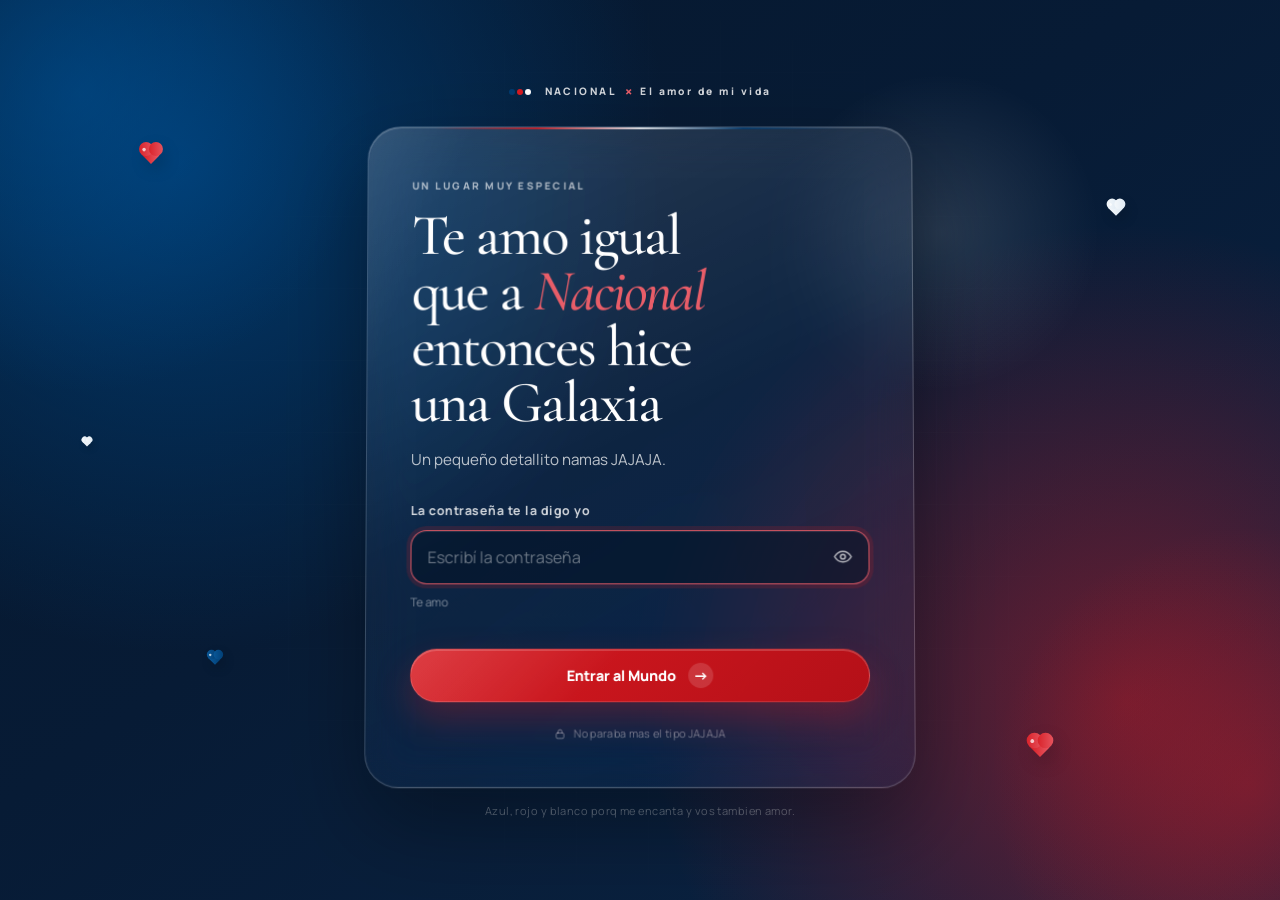
==== index.html @ 95c8094d "Add files via upload" ====
<!DOCTYPE html>
<html lang="es">
<head>
  <meta charset="UTF-8">
  <meta name="viewport" content="width=device-width, initial-scale=1, viewport-fit=cover">
  <meta name="theme-color" content="#071B35">
  <meta name="description" content="Un pequeño universo tricolor hecho con amor, exclusivamente para vos.">
  <title>Nacional te amo · Un lugar para vos</title>

  <link rel="preconnect" href="https://fonts.googleapis.com">
  <link rel="preconnect" href="https://fonts.gstatic.com" crossorigin>
  <link href="https://fonts.googleapis.com/css2?family=Cormorant+Garamond:ital,wght@0,400;0,500;0,600;0,700;1,400;1,500;1,600&family=Manrope:wght@400;500;600;700;800&display=swap" rel="stylesheet">
  <link rel="stylesheet" href="styles.css">
  <script src="assets/three.min.js" defer></script>
  <script src="script.js" defer></script>
  <script src="universe.js" defer></script>
</head>
<body class="is-locked">

  <!-- Silueta de corazón reutilizable para recortar la escultura y la foto. -->
  <svg class="svg-defs" width="0" height="0" aria-hidden="true" focusable="false">
    <defs>
      <clipPath id="heart-clip" clipPathUnits="objectBoundingBox">
        <path d="M0.5 0.955C0.445 0.885 0.055 0.63 0.055 0.345C0.055 0.16 0.19 0.035 0.345 0.035C0.425 0.035 0.478 0.082 0.5 0.145C0.522 0.082 0.575 0.035 0.655 0.035C0.81 0.035 0.945 0.16 0.945 0.345C0.945 0.63 0.555 0.885 0.5 0.955Z"></path>
      </clipPath>
    </defs>
  </svg>


  <!-- ============================================================
       ACCESO PRIVADO
       La contraseña se valida en script.js. No se guarda en el navegador.
       ============================================================ -->
  <section id="gate" class="gate" role="dialog" aria-modal="true" aria-labelledby="gate-title">
    <div class="gate-backdrop" aria-hidden="true">
      <span class="gate-orb gate-orb--blue"></span>
      <span class="gate-orb gate-orb--red"></span>
      <span class="gate-orb gate-orb--white"></span>
      <span class="gate-grid"></span>
      <span class="gate-heart gate-heart--1"><i></i></span>
      <span class="gate-heart gate-heart--2"><i></i></span>
      <span class="gate-heart gate-heart--3"><i></i></span>
      <span class="gate-heart gate-heart--4"><i></i></span>
      <span class="gate-heart gate-heart--5"><i></i></span>
    </div>

    <div class="gate-shell">
      <div class="gate-brand" aria-label="Nacional y amor">
        <span class="tricolor-dot" aria-hidden="true"><i></i><i></i><i></i></span>
        <span>NACIONAL</span>
        <span class="gate-brand-x" aria-hidden="true">×</span>
        <span>El amor de mi vida</span>
      </div>

      <div class="gate-card" id="gate-card">
        <div class="gate-card-shine" aria-hidden="true"></div>
        <span class="gate-eyebrow" id="gate-eyebrow">UN LUGAR MUY ESPECIAL</span>
        <h1 id="gate-title">Hay un lugar al que solamente <em>vos</em> podés entrar...</h1>
        <p class="gate-subtitle" id="gate-subtitle">Esta pequeña sorpresa tiene una única destinataria.</p>

        <form id="gate-form" class="gate-form" novalidate>
          <label for="password" id="gate-label">Tu llave secreta</label>
          <div class="password-field">
            <input
              id="password"
              name="password"
              type="password"
              autocomplete="off"
              autocapitalize="none"
              spellcheck="false"
              aria-describedby="password-hint password-error"
              placeholder="Escribí la contraseña"
              required
            >
            <button type="button" class="password-toggle" id="toggle-password" aria-label="Mostrar contraseña" aria-pressed="false">
              <svg class="icon-eye" viewBox="0 0 24 24" aria-hidden="true">
                <path d="M2.5 12s3.5-6 9.5-6 9.5 6 9.5 6-3.5 6-9.5 6-9.5-6-9.5-6Z"></path>
                <circle cx="12" cy="12" r="2.7"></circle>
              </svg>
              <svg class="icon-eye-off" viewBox="0 0 24 24" aria-hidden="true">
                <path d="m4 4 16 16M9.9 5.2A10.8 10.8 0 0 1 12 5c6 0 9.5 6 9.5 6a15.6 15.6 0 0 1-2.3 3M6.2 6.8C3.8 8.4 2.5 11 2.5 11s3.5 6 9.5 6a10 10 0 0 0 4.3-.9"></path>
              </svg>
            </button>
          </div>

          <p id="password-hint" class="gate-hint">Pista: tres colores, un sentimiento y un número.</p>
          <p id="password-error" class="form-error" role="alert" aria-live="polite"></p>

          <button type="submit" class="btn btn-primary gate-submit" id="gate-submit">
            <span class="btn-label">Descubrir mi sorpresa</span>
            <span class="btn-arrow" aria-hidden="true">→</span>
            <span class="gate-success-icon" aria-hidden="true">
              <svg viewBox="0 0 24 24"><path d="m5 12.5 4.2 4.2L19 7"></path></svg>
            </span>
          </button>
        </form>

        <div class="gate-card-footer">
          <span class="gate-lock" aria-hidden="true">
            <svg viewBox="0 0 24 24"><rect x="5" y="10" width="14" height="10" rx="2.5"></rect><path d="M8.5 10V7.5a3.5 3.5 0 0 1 7 0V10"></path></svg>
          </span>
          <span id="gate-footer-text">Hecho con amor, exclusivamente para vos.</span>
        </div>
      </div>

      <p class="gate-footnote" id="gate-footnote">Un pequeño universo azul, rojo y blanco. Como nosotros.</p>
    </div>
  </section>

  <!-- ============================================================
       UNIVERSO 3D · ocupa el 100% de la pantalla tras el acceso.
       No hay header, menú, tarjetas ni secciones: solo el escenario.
       ============================================================ -->
  <div class="experience" id="experience" inert aria-hidden="true">
    <div class="universe-stage" id="universe-stage" aria-label="Universo 3D. Deslizá para mirar a tu alrededor.">
      <canvas class="universe-canvas" id="universe-canvas"></canvas>

      <!-- Alternativa si el dispositivo no soporta WebGL -->
      <div class="universe-fallback" id="universe-fallback" hidden>
        <img id="universe-fallback-img" alt="" hidden>
        <p class="universe-fallback-text" id="universe-fallback-text"></p>
      </div>

      <div class="universe-veil" id="universe-veil"></div>
      <div class="universe-loader" id="universe-loader" role="status" aria-live="polite">
        <span class="universe-loader-rings" aria-hidden="true"><i></i><i></i><i></i></span>
        <span id="universe-loader-text">Cargando la galaxia del amor de mi vida</span>
      </div>

      <p class="universe-welcome" id="universe-welcome" hidden>Bienvenida a nuestra galaxia teamo mivida❤️💙🤍</p>
      <p class="universe-hint" id="universe-hint" hidden>Deslizá para mirar alrededor · tocá una foto o un regalo 💙</p>
      <p class="universe-status" id="universe-status" role="status" aria-live="polite"></p>

      <div class="universe-tools">
        <button class="universe-btn" id="universe-gyro" type="button" hidden aria-pressed="false" aria-label="Usar el movimiento del teléfono">
          <svg viewBox="0 0 24 24" aria-hidden="true"><rect x="7" y="3" width="10" height="18" rx="2.4"></rect><path d="M11 18h2"></path></svg>
        </button>
        <button class="universe-btn" id="universe-reset" type="button" aria-label="Volver a centrar la vista">
          <svg viewBox="0 0 24 24" aria-hidden="true"><circle cx="12" cy="12" r="3"></circle><path d="M12 3v3M12 18v3M3 12h3M18 12h3"></path></svg>
        </button>
      </div>
    </div>
  </div>

  <!-- ============================================================
       SORPRESAS · aparece solo al tocar una foto o un regalo 3D.
       Todos los textos se editan en UNIVERSE_CONFIG.texts (universe.js).
       ============================================================ -->
  <div class="surprise-overlay" id="surprise-overlay" hidden role="dialog" aria-modal="true" aria-labelledby="surprise-title">
    <div class="surprise-panel" id="surprise-panel">
      <button class="surprise-close" id="surprise-close" type="button" aria-label="Cerrar sorpresa">×</button>
      <span class="surprise-kicker" id="surprise-kicker">UN MENSAJE PARA VOS</span>
      <h2 class="surprise-title" id="surprise-title"></h2>
      <figure class="surprise-photo" id="surprise-photo" hidden>
        <img id="surprise-img" alt="" decoding="async">
      </figure>
      <div class="surprise-body" id="surprise-body"></div>
      <p class="surprise-sign" id="surprise-sign"></p>
    </div>
  </div>
</body>
</html>
---- styles.css ----
/* ============================================================
   NACIONAL × AMOR
   Hoja de estilos principal
   ------------------------------------------------------------
   Orden:
   01. Base y variables
   02. Utilidades y botones
   03. Pantalla de acceso
   04. Universo 3D a pantalla completa
   05. Sorpresas (tarjeta al tocar una foto o un regalo)
   06. Ajustes para celular y movimiento reducido
   ============================================================ */

/* ============================================================
   01. BASE Y VARIABLES
   ============================================================ */
:root {
  --blue: #003B70;
  --red: #D71920;
  --white: #FFFFFF;
  --night: #071B35;
  --steel: #A8BED5;
  --red-soft: #E85D68;
  --warm: #FFFDFB;
  --gray: #F3F4F6;
  --ink: #102338;
  --ink-soft: #4C6074;
  --ink-muted: #6C7F91;
  --line: rgba(0, 59, 112, 0.14);
  --line-strong: rgba(0, 59, 112, 0.24);
  --paper: #FFFCF7;

  --serif: "Cormorant Garamond", "Iowan Old Style", "Palatino Linotype", Georgia, serif;
  --sans: "Manrope", "Segoe UI", system-ui, -apple-system, BlinkMacSystemFont, sans-serif;

  --radius-sm: 14px;
  --radius-md: 22px;
  --radius-lg: 32px;
  --radius-xl: 44px;

  --shadow-sm: 0 8px 22px rgba(7, 27, 53, 0.08);
  --shadow-md: 0 20px 50px rgba(7, 27, 53, 0.12);
  --shadow-lg: 0 34px 90px rgba(7, 27, 53, 0.18);
  --shadow-blue: 0 22px 50px rgba(0, 59, 112, 0.22);

  --max-width: 1180px;
  --page-gutter: clamp(16px, 5vw, 48px);
  --header-height: 66px;
  --safe-top: env(safe-area-inset-top, 0px);
  --safe-right: env(safe-area-inset-right, 0px);
  --safe-bottom: env(safe-area-inset-bottom, 0px);
  --safe-left: env(safe-area-inset-left, 0px);

  --ease-out: cubic-bezier(0.22, 1, 0.36, 1);
  --ease-soft: cubic-bezier(0.4, 0, 0.2, 1);
}

*,
*::before,
*::after {
  box-sizing: border-box;
}

[hidden] {
  display: none !important;
}

html {
  -webkit-text-size-adjust: 100%;
  scroll-behavior: smooth;
  scroll-padding-top: calc(var(--header-height) + 24px);
}

body {
  margin: 0;
  min-width: 280px;
  overflow-x: clip;
  background: var(--warm);
  color: var(--ink);
  font-family: var(--sans);
  font-size: 16px;
  line-height: 1.65;
  text-rendering: optimizeLegibility;
  -webkit-font-smoothing: antialiased;
}

body.is-locked {
  overflow: hidden;
}

body.modal-open {
  overflow: hidden;
}

h1, h2, h3, h4, p, figure, blockquote {
  margin: 0;
}

h1, h2, h3, h4 {
  text-wrap: balance;
}

p {
  text-wrap: pretty;
}

img,
svg {
  display: block;
  max-width: 100%;
}

img {
  height: auto;
}

button,
input {
  font: inherit;
}

button {
  color: inherit;
}

a {
  color: inherit;
  text-decoration: none;
}

ol, ul {
  margin: 0;
  padding: 0;
  list-style: none;
}

::selection {
  background: var(--red);
  color: var(--white);
}

:focus-visible {
  outline: 3px solid var(--red);
  outline-offset: 3px;
}

section[id] {
  scroll-margin-top: calc(var(--header-height) + 20px);
}

.svg-defs {
  position: absolute;
  width: 0;
  height: 0;
  overflow: hidden;
}

.skip-link {
  position: fixed;
  z-index: 3000;
  top: 12px;
  left: 12px;
  padding: 12px 18px;
  border-radius: 999px;
  background: var(--white);
  color: var(--blue);
  font-weight: 800;
  box-shadow: var(--shadow-md);
  transform: translateY(-160%);
  transition: transform 0.2s ease;
}

.skip-link:focus {
  transform: translateY(0);
}

/* ============================================================
   02. UTILIDADES Y BOTONES
   ============================================================ */
.section-inner {
  width: min(100%, var(--max-width));
  margin-inline: auto;
  padding-inline: var(--page-gutter);
  position: relative;
  z-index: 2;
}

.eyebrow {
  display: flex;
  align-items: center;
  gap: 10px;
  margin-bottom: 18px;
  color: var(--blue);
  font-size: 0.69rem;
  font-weight: 800;
  letter-spacing: 0.18em;
  line-height: 1.4;
  text-transform: uppercase;
}

.eyebrow-line {
  width: 28px;
  height: 2px;
  flex: 0 0 auto;
  border-radius: 99px;
  background: linear-gradient(90deg, var(--red), var(--blue));
}

.eyebrow--light {
  color: rgba(255, 255, 255, 0.76);
}

.eyebrow--light .eyebrow-line {
  background: linear-gradient(90deg, var(--white), var(--red-soft));
}

h2 {
  color: var(--night);
  font-family: var(--serif);
  font-size: clamp(2.25rem, 7.6vw, 4.35rem);
  font-weight: 600;
  letter-spacing: -0.035em;
  line-height: 0.98;
}

h2 em {
  color: var(--red);
  font-style: italic;
  font-weight: 500;
}

.section-lede {
  max-width: 62ch;
  margin-top: 22px;
  color: var(--ink-soft);
  font-size: clamp(0.96rem, 2.7vw, 1.08rem);
  line-height: 1.75;
}

.btn {
  position: relative;
  display: inline-flex;
  min-height: 48px;
  align-items: center;
  justify-content: center;
  gap: 12px;
  padding: 13px 22px;
  border: 1px solid transparent;
  border-radius: 999px;
  cursor: pointer;
  font-size: 0.9rem;
  font-weight: 800;
  line-height: 1.2;
  text-align: center;
  touch-action: manipulation;
  transition:
    transform 0.25s var(--ease-out),
    box-shadow 0.25s ease,
    background-color 0.25s ease,
    border-color 0.25s ease,
    color 0.25s ease;
  -webkit-tap-highlight-color: transparent;
}

.btn:hover {
  transform: translateY(-2px);
}

.btn:active {
  transform: translateY(0) scale(0.985);
}

.btn-primary {
  overflow: hidden;
  background:
    linear-gradient(135deg, rgba(255, 255, 255, 0.14), transparent 42%),
    linear-gradient(135deg, var(--blue), #002D57 55%, var(--night));
  border-color: rgba(255, 255, 255, 0.14);
  color: var(--white);
  box-shadow:
    inset 0 1px 0 rgba(255, 255, 255, 0.2),
    0 14px 34px rgba(0, 59, 112, 0.25);
}

.btn-primary::after {
  content: "";
  position: absolute;
  inset: 0;
  background: linear-gradient(110deg, transparent 20%, rgba(255, 255, 255, 0.22) 46%, transparent 70%);
  transform: translateX(-130%);
  transition: transform 0.65s var(--ease-out);
  pointer-events: none;
}

.btn-primary:hover {
  box-shadow:
    inset 0 1px 0 rgba(255, 255, 255, 0.24),
    0 18px 44px rgba(0, 59, 112, 0.32);
}

.btn-primary:hover::after {
  transform: translateX(130%);
}

.btn-ghost {
  background: rgba(255, 255, 255, 0.58);
  border-color: var(--line-strong);
  color: var(--blue);
  box-shadow: inset 0 1px 0 rgba(255, 255, 255, 0.8);
}

.btn-ghost:hover {
  background: var(--white);
  border-color: rgba(0, 59, 112, 0.35);
}

.btn-light {
  background: var(--white);
  color: var(--blue);
  box-shadow: 0 16px 36px rgba(0, 0, 0, 0.18);
}

.btn-light:hover {
  background: var(--paper);
}

.btn-arrow {
  display: inline-grid;
  width: 25px;
  height: 25px;
  flex: 0 0 auto;
  place-items: center;
  border-radius: 50%;
  background: rgba(255, 255, 255, 0.14);
  font-size: 0.95rem;
  line-height: 1;
}

.btn-ghost .btn-arrow {
  background: rgba(0, 59, 112, 0.08);
}

[data-reveal] {
  opacity: 0;
  transform: translateY(24px);
  transition:
    opacity 0.75s var(--ease-out),
    transform 0.75s var(--ease-out);
}

[data-reveal].is-visible {
  opacity: 1;
  transform: translateY(0);
}

.tricolor-dot {
  display: inline-flex;
  width: 24px;
  height: 12px;
  flex: 0 0 auto;
  gap: 2px;
  align-items: center;
}

.tricolor-dot i {
  display: block;
  width: 6px;
  height: 6px;
  border-radius: 50%;
}

.tricolor-dot i:nth-child(1) { background: var(--blue); }
.tricolor-dot i:nth-child(2) { background: var(--red); }
.tricolor-dot i:nth-child(3) { background: var(--white); box-shadow: 0 0 0 1px rgba(0, 59, 112, 0.16); }

.placeholder-stripes {
  display: inline-flex;
  width: 58px;
  height: 10px;
  gap: 3px;
  overflow: hidden;
  border-radius: 99px;
}

.placeholder-stripes i {
  flex: 1;
}

.placeholder-stripes i:nth-child(1) { background: var(--blue); }
.placeholder-stripes i:nth-child(2) { background: var(--red); }
.placeholder-stripes i:nth-child(3) { background: var(--white); box-shadow: inset 0 0 0 1px rgba(0, 59, 112, 0.15); }

/* ============================================================
   03. PANTALLA DE ACCESO
   ============================================================ */
.gate {
  position: fixed;
  z-index: 2000;
  inset: 0;
  display: flex;
  overflow-y: auto;
  overscroll-behavior: contain;
  align-items: center;
  justify-content: center;
  padding:
    calc(var(--safe-top) + 26px)
    calc(var(--safe-right) + 16px)
    calc(var(--safe-bottom) + 26px)
    calc(var(--safe-left) + 16px);
  background:
    radial-gradient(circle at 14% 18%, rgba(0, 59, 112, 0.95), transparent 37%),
    radial-gradient(circle at 88% 78%, rgba(215, 25, 32, 0.48), transparent 36%),
    linear-gradient(145deg, #06182E 0%, #071B35 45%, #0A2344 100%);
  color: var(--white);
  transition:
    opacity 0.7s var(--ease-soft),
    visibility 0.7s ease,
    transform 0.8s var(--ease-out);
}

.gate.is-leaving {
  opacity: 0;
  visibility: hidden;
  transform: scale(1.025);
  pointer-events: none;
}

.gate[hidden] {
  display: none;
}

.gate-backdrop {
  position: absolute;
  inset: 0;
  overflow: hidden;
  pointer-events: none;
}

.gate-orb {
  position: absolute;
  border-radius: 50%;
  opacity: 0.6;
}

.gate-orb--blue {
  width: min(70vw, 620px);
  aspect-ratio: 1;
  top: -24%;
  left: -18%;
  background: radial-gradient(circle, rgba(0, 84, 153, 0.8), transparent 68%);
}

.gate-orb--red {
  width: min(60vw, 520px);
  aspect-ratio: 1;
  right: -18%;
  bottom: -16%;
  background: radial-gradient(circle, rgba(215, 25, 32, 0.55), transparent 70%);
}

.gate-orb--white {
  width: min(40vw, 320px);
  aspect-ratio: 1;
  top: 8%;
  right: 14%;
  opacity: 0.14;
  background: radial-gradient(circle, rgba(255, 255, 255, 0.9), transparent 70%);
}

.gate-grid {
  position: absolute;
  inset: 0;
  opacity: 0.18;
  background-image:
    linear-gradient(rgba(255, 255, 255, 0.12) 1px, transparent 1px),
    linear-gradient(90deg, rgba(255, 255, 255, 0.12) 1px, transparent 1px);
  background-size: 72px 72px;
  -webkit-mask-image: radial-gradient(circle at center, #000 0%, transparent 68%);
  mask-image: radial-gradient(circle at center, #000 0%, transparent 68%);
}

.gate-heart {
  position: absolute;
  width: 20px;
  height: 20px;
  border-radius: 0 0 5px 0;
  background: linear-gradient(135deg, var(--red), var(--red-soft));
  transform: rotate(-45deg);
  box-shadow: 0 9px 24px rgba(0, 0, 0, 0.25);
  animation: gateHeartFloat 8s ease-in-out infinite;
}

.gate-heart::before,
.gate-heart::after {
  content: "";
  position: absolute;
  width: 20px;
  height: 20px;
  border-radius: 50%;
  background: inherit;
}

.gate-heart::before {
  top: -10px;
  left: 0;
}

.gate-heart::after {
  top: 0;
  left: 10px;
}

.gate-heart i {
  position: absolute;
  z-index: 2;
  top: -4px;
  left: 5px;
  width: 5px;
  height: 5px;
  border-radius: 50%;
  background: rgba(255, 255, 255, 0.72);
}

.gate-heart--1 {
  top: 16%;
  left: 11%;
  scale: 0.7;
  animation-delay: -2s;
}

.gate-heart--2 {
  top: 72%;
  left: 16%;
  scale: 0.48;
  background: linear-gradient(135deg, #0B5C9E, var(--blue));
  animation-delay: -5s;
}

.gate-heart--3 {
  top: 22%;
  right: 12%;
  scale: 0.55;
  background: linear-gradient(135deg, #F8FAFC, #DCE8F3);
  animation-delay: -3s;
}

.gate-heart--4 {
  right: 18%;
  bottom: 16%;
  scale: 0.78;
  animation-delay: -6s;
}

.gate-heart--5 {
  top: 48%;
  left: 6%;
  scale: 0.32;
  background: linear-gradient(135deg, #F8FAFC, #DCE8F3);
  animation-delay: -1s;
}

.gate-shell {
  position: relative;
  z-index: 3;
  width: min(100%, 548px);
  margin-block: auto;
}

.gate-brand {
  display: flex;
  align-items: center;
  justify-content: center;
  gap: 8px;
  margin-bottom: 20px;
  color: rgba(255, 255, 255, 0.82);
  font-size: 0.64rem;
  font-weight: 800;
  letter-spacing: 0.24em;
}

.gate-brand .tricolor-dot {
  margin-right: 4px;
}

.gate-brand-x {
  color: var(--red-soft);
  font-size: 0.9rem;
  letter-spacing: 0;
}

.gate-card {
  position: relative;
  overflow: hidden;
  padding: clamp(26px, 6vw, 44px);
  border: 1px solid rgba(255, 255, 255, 0.19);
  border-radius: clamp(24px, 5vw, 34px);
  background:
    linear-gradient(155deg, rgba(255, 255, 255, 0.14), rgba(255, 255, 255, 0.035) 48%, rgba(0, 59, 112, 0.12));
  box-shadow:
    inset 0 1px 0 rgba(255, 255, 255, 0.2),
    inset 0 -1px 0 rgba(255, 255, 255, 0.04),
    0 36px 90px rgba(0, 0, 0, 0.34);
  backdrop-filter: blur(22px) saturate(115%);
  -webkit-backdrop-filter: blur(22px) saturate(115%);
  transform: perspective(1000px) rotateX(1.2deg);
  transition: transform 0.5s var(--ease-out), border-color 0.4s ease;
}

.gate-card::before {
  content: "";
  position: absolute;
  top: 0;
  left: 12%;
  right: 12%;
  height: 2px;
  background: linear-gradient(90deg, transparent, var(--red), var(--white), var(--blue), transparent);
  opacity: 0.8;
}

.gate-card.is-success {
  border-color: rgba(255, 255, 255, 0.55);
  transform: perspective(1000px) rotateX(0deg) scale(1.01);
}

.gate-card.is-error {
  animation: gateShake 0.42s ease;
}

.gate-card-shine {
  position: absolute;
  top: -80%;
  left: -60%;
  width: 60%;
  height: 230%;
  background: linear-gradient(90deg, transparent, rgba(255, 255, 255, 0.1), transparent);
  transform: rotate(22deg);
  pointer-events: none;
}

.gate-eyebrow {
  display: inline-block;
  margin-bottom: 14px;
  color: rgba(255, 255, 255, 0.62);
  font-size: 0.64rem;
  font-weight: 800;
  letter-spacing: 0.22em;
}

.gate h1 {
  max-width: 12ch;
  color: var(--white);
  font-family: var(--serif);
  font-size: clamp(2.3rem, 8vw, 3.65rem);
  font-weight: 500;
  letter-spacing: -0.035em;
  line-height: 0.96;
}

.gate h1 em {
  color: var(--red-soft);
  font-weight: 500;
}

.gate-subtitle {
  max-width: 38ch;
  margin-top: 16px;
  color: rgba(255, 255, 255, 0.72);
  font-size: 0.95rem;
  line-height: 1.7;
}

.gate-form {
  margin-top: 28px;
}

.gate-form > label {
  display: block;
  margin-bottom: 8px;
  color: rgba(255, 255, 255, 0.82);
  font-size: 0.78rem;
  font-weight: 700;
  letter-spacing: 0.04em;
}

.password-field {
  position: relative;
  display: flex;
  align-items: center;
  border: 1px solid rgba(255, 255, 255, 0.2);
  border-radius: 16px;
  background: rgba(2, 15, 32, 0.32);
  box-shadow: inset 0 1px 0 rgba(255, 255, 255, 0.06);
  transition:
    border-color 0.25s ease,
    background-color 0.25s ease,
    box-shadow 0.25s ease;
}

.password-field:focus-within {
  border-color: rgba(232, 93, 104, 0.9);
  background: rgba(2, 15, 32, 0.48);
  box-shadow:
    0 0 0 4px rgba(215, 25, 32, 0.16),
    inset 0 1px 0 rgba(255, 255, 255, 0.08);
}

.password-field input {
  width: 100%;
  min-height: 52px;
  padding: 13px 52px 13px 16px;
  border: 0;
  border-radius: 16px;
  outline: 0;
  background: transparent;
  color: var(--white);
  font-size: 1rem;
  letter-spacing: 0.03em;
}

.password-field input::placeholder {
  color: rgba(255, 255, 255, 0.4);
  letter-spacing: 0;
}

.password-toggle {
  position: absolute;
  right: 4px;
  display: grid;
  width: 44px;
  height: 44px;
  place-items: center;
  border: 0;
  border-radius: 12px;
  background: transparent;
  color: rgba(255, 255, 255, 0.68);
  cursor: pointer;
  transition: background-color 0.2s ease, color 0.2s ease;
}

.password-toggle:hover {
  background: rgba(255, 255, 255, 0.08);
  color: var(--white);
}

.password-toggle svg {
  width: 21px;
  height: 21px;
  fill: none;
  stroke: currentColor;
  stroke-linecap: round;
  stroke-linejoin: round;
  stroke-width: 1.7;
}

.password-toggle .icon-eye-off {
  display: none;
}

.password-toggle[aria-pressed="true"] .icon-eye {
  display: none;
}

.password-toggle[aria-pressed="true"] .icon-eye-off {
  display: block;
}

.gate-hint {
  margin-top: 10px;
  color: rgba(255, 255, 255, 0.46);
  font-size: 0.73rem;
  line-height: 1.5;
}

.form-error {
  min-height: 22px;
  margin-top: 5px;
  color: #FFB7BC;
  font-size: 0.78rem;
  font-weight: 700;
  line-height: 1.45;
}

.gate-submit {
  width: 100%;
  margin-top: 10px;
  min-height: 52px;
  background:
    linear-gradient(135deg, rgba(255, 255, 255, 0.16), transparent 42%),
    linear-gradient(135deg, var(--red), #B41018);
  box-shadow:
    inset 0 1px 0 rgba(255, 255, 255, 0.22),
    0 16px 36px rgba(215, 25, 32, 0.3);
}

.gate-submit:hover {
  box-shadow:
    inset 0 1px 0 rgba(255, 255, 255, 0.26),
    0 20px 44px rgba(215, 25, 32, 0.38);
}

.gate-success-icon {
  display: none;
  width: 26px;
  height: 26px;
  place-items: center;
  border-radius: 50%;
  background: rgba(255, 255, 255, 0.18);
}

.gate-success-icon svg {
  width: 17px;
  height: 17px;
  fill: none;
  stroke: currentColor;
  stroke-linecap: round;
  stroke-linejoin: round;
  stroke-width: 2.4;
}

.gate-card.is-success .gate-submit {
  background: linear-gradient(135deg, #0A6A4A, #064D37);
  box-shadow: 0 16px 36px rgba(4, 79, 55, 0.32);
}

.gate-card.is-success .gate-submit .btn-label,
.gate-card.is-success .gate-submit .btn-arrow {
  display: none;
}

.gate-card.is-success .gate-success-icon {
  display: grid;
  animation: successPop 0.4s var(--ease-out);
}

.gate-card.is-success .password-field {
  border-color: rgba(255, 255, 255, 0.6);
}

.gate-card-footer {
  display: flex;
  align-items: center;
  justify-content: center;
  gap: 7px;
  margin-top: 22px;
  color: rgba(255, 255, 255, 0.42);
  font-size: 0.68rem;
  letter-spacing: 0.03em;
}

.gate-lock svg {
  width: 13px;
  height: 13px;
  fill: none;
  stroke: currentColor;
  stroke-linecap: round;
  stroke-linejoin: round;
  stroke-width: 1.7;
}

.gate-footnote {
  margin-top: 16px;
  color: rgba(255, 255, 255, 0.35);
  font-size: 0.69rem;
  letter-spacing: 0.04em;
  text-align: center;
}


/* Animaciones del acceso */
@keyframes gateHeartFloat {
  0%, 100% { transform: rotate(-45deg) translate(0, 0); }
  50% { transform: rotate(-45deg) translate(4px, -12px); }
}

@keyframes gateShake {
  0%, 100% { transform: perspective(1000px) rotateX(1.2deg) translateX(0); }
  20% { transform: perspective(1000px) rotateX(1.2deg) translateX(-8px); }
  40% { transform: perspective(1000px) rotateX(1.2deg) translateX(7px); }
  60% { transform: perspective(1000px) rotateX(1.2deg) translateX(-5px); }
  80% { transform: perspective(1000px) rotateX(1.2deg) translateX(3px); }
}

@keyframes successPop {
  0% { transform: scale(0.6); opacity: 0; }
  70% { transform: scale(1.1); opacity: 1; }
  100% { transform: scale(1); opacity: 1; }
}

@keyframes ringSpin {
  to { transform: rotate(360deg); }
}

@keyframes ringSpinReverse {
  to { transform: rotate(-360deg); }
}

@media (max-width: 420px) {
  .gate h1 { font-size: clamp(2.15rem, 10vw, 2.8rem); }
  .gate-card { padding: 24px 20px; }
  .gate-brand { margin-bottom: 14px; font-size: 0.58rem; }
  .gate-footnote { font-size: 0.64rem; }
}
@media (max-width: 360px) {
  .gate-card { padding: 20px 16px; }
  .gate-subtitle { font-size: 0.86rem; }
  .gate-footnote { display: none; }
}

/* ============================================================
   UNIVERSO 3D A PANTALLA COMPLETA (posterior al acceso)
   ============================================================ */
body.unlocked {
  position: fixed;
  inset: 0;
  overflow: hidden;
  overscroll-behavior: none;
  background: #050f20;
}

.experience {
  position: fixed;
  inset: 0;
  z-index: 1;
  overflow: hidden;
  background: #050f20;
}
.experience[inert] { visibility: hidden; }

.universe-stage {
  position: fixed;
  inset: 0;
  width: 100%;
  height: 100vh;
  height: 100dvh;
  overflow: hidden;
  touch-action: none;
  user-select: none;
  -webkit-user-select: none;
  -webkit-touch-callout: none;
  -webkit-tap-highlight-color: transparent;
  cursor: grab;
  outline: none;
  background: radial-gradient(120% 90% at 50% 40%, #0a2a52 0%, #061426 60%, #030a15 100%);
}
.universe-stage.is-dragging { cursor: grabbing; }

.universe-canvas {
  position: absolute;
  inset: 0;
  display: block;
  width: 100%;
  height: 100%;
}

.universe-veil {
  position: absolute;
  inset: 0;
  background: #030a15;
  pointer-events: none;
  transition: opacity 1.6s var(--ease-soft);
}
.universe-veil.is-clear { opacity: 0; }

.universe-loader {
  position: absolute;
  inset: 0;
  display: grid;
  place-content: center;
  justify-items: center;
  gap: 18px;
  color: rgba(255, 255, 255, 0.82);
  font: italic 500 1.25rem/1.2 var(--serif);
  pointer-events: none;
  transition: opacity 0.6s var(--ease-soft);
}
.universe-loader.is-hidden { opacity: 0; }
.universe-loader-rings { display: flex; gap: 8px; }
.universe-loader-rings i {
  width: 10px; height: 10px; border-radius: 50%;
  animation: universePulse 1.2s ease-in-out infinite;
}
.universe-loader-rings i:nth-child(1) { background: #2f7fff; }
.universe-loader-rings i:nth-child(2) { background: #fff; animation-delay: 0.15s; }
.universe-loader-rings i:nth-child(3) { background: #D71920; animation-delay: 0.3s; }
@keyframes universePulse { 0%, 100% { transform: scale(0.6); opacity: 0.5; } 50% { transform: scale(1.2); opacity: 1; } }

.universe-welcome,
.universe-hint {
  position: absolute;
  left: 50%;
  margin: 0;
  width: min(88vw, 620px);
  transform: translateX(-50%);
  text-align: center;
  color: #fff;
  pointer-events: none;
  opacity: 0;
  transition: opacity 1.2s var(--ease-soft);
}
.universe-welcome {
  top: 50%;
  translate: 0 -50%;
  font: italic 600 clamp(2rem, 8.5vw, 3.6rem)/1.1 var(--serif);
  text-shadow: 0 0 24px rgba(47, 127, 255, 0.9), 0 0 48px rgba(215, 25, 32, 0.55);
}
.universe-hint {
  bottom: calc(env(safe-area-inset-bottom, 0px) + 26px);
  width: min(92vw, 520px);
  font: 600 0.78rem/1.45 var(--sans);
  letter-spacing: 0.01em;
  text-shadow: 0 1px 12px rgba(0, 0, 0, 0.8);
}
.universe-welcome.is-visible,
.universe-hint.is-visible { opacity: 1; }

.universe-status {
  position: absolute;
  width: 1px; height: 1px; margin: -1px; overflow: hidden;
  clip: rect(0 0 0 0); white-space: nowrap;
}

.universe-tools {
  position: absolute;
  right: calc(env(safe-area-inset-right, 0px) + 14px);
  bottom: calc(env(safe-area-inset-bottom, 0px) + 14px);
  display: flex;
  flex-direction: column;
  gap: 10px;
}
.universe-btn {
  display: grid;
  place-items: center;
  width: 42px; height: 42px;
  padding: 0;
  border: 1px solid rgba(255, 255, 255, 0.26);
  border-radius: 50%;
  background: rgba(6, 20, 38, 0.46);
  -webkit-backdrop-filter: blur(8px);
  backdrop-filter: blur(8px);
  color: #fff;
  opacity: 0.72;
  cursor: pointer;
  transition: opacity 0.25s, background 0.25s;
}
.universe-btn:hover, .universe-btn:focus-visible, .universe-btn[aria-pressed="true"] { opacity: 1; background: rgba(215, 25, 32, 0.5); }
.universe-btn:focus-visible { outline: 2px solid #fff; outline-offset: 2px; }
.universe-btn svg { width: 20px; height: 20px; fill: none; stroke: currentColor; stroke-width: 1.7; stroke-linecap: round; stroke-linejoin: round; }

/* Alternativa sin WebGL: pantalla completa, sin tarjetas */
.universe-fallback {
  position: absolute;
  inset: 0;
  display: grid;
  place-content: center;
  justify-items: center;
  gap: 28px;
  padding: 24px;
  background: radial-gradient(90% 70% at 20% 20%, rgba(47, 127, 255, 0.35), transparent 60%),
              radial-gradient(90% 70% at 85% 85%, rgba(215, 25, 32, 0.35), transparent 60%), #061426;
}
.universe-fallback img {
  width: min(62vw, 300px); aspect-ratio: 4 / 5; object-fit: cover;
  border: 4px solid #fff; outline: 4px solid #D71920; outline-offset: 0;
  box-shadow: 0 0 0 10px #003B70, 0 24px 70px rgba(0, 0, 0, 0.6);
}
.universe-fallback-text {
  max-width: 24ch; color: #fff; text-align: center;
  font: italic 600 clamp(1.5rem, 6vw, 2.2rem)/1.2 var(--serif);
  text-shadow: 0 0 22px rgba(47, 127, 255, 0.8);
  transition: opacity 0.8s;
}

/* ============================================================
   SORPRESAS 3D · se muestran solo al tocar un objeto del universo
   ============================================================ */
.surprise-overlay {
  position: fixed;
  z-index: 2200;
  inset: 0;
  display: grid;
  place-items: center;
  padding: calc(env(safe-area-inset-top, 0px) + 18px) calc(env(safe-area-inset-right, 0px) + 18px)
           calc(env(safe-area-inset-bottom, 0px) + 18px) calc(env(safe-area-inset-left, 0px) + 18px);
  background: radial-gradient(90% 80% at 50% 45%, rgba(0, 59, 112, 0.32), rgba(3, 10, 21, 0.86) 70%);
  -webkit-backdrop-filter: blur(9px);
  backdrop-filter: blur(9px);
  opacity: 0;
  transition: opacity 0.42s var(--ease-soft);
}
.surprise-overlay[hidden] { display: none !important; }
.surprise-overlay.is-visible { opacity: 1; }

.surprise-panel {
  position: relative;
  width: min(100%, 560px);
  max-height: min(82dvh, 720px);
  overflow-y: auto;
  overscroll-behavior: contain;
  padding: clamp(26px, 6vw, 42px) clamp(22px, 6vw, 40px);
  border: 1px solid rgba(255, 255, 255, 0.34);
  border-radius: clamp(20px, 5vw, 30px);
  background:
    linear-gradient(155deg, rgba(255, 255, 255, 0.1), transparent 40%),
    linear-gradient(160deg, rgba(9, 36, 68, 0.97), rgba(7, 27, 53, 0.98) 55%, rgba(58, 9, 18, 0.96));
  box-shadow: inset 0 1px 0 rgba(255, 255, 255, 0.26), 0 28px 80px rgba(0, 0, 0, 0.62), 0 0 46px rgba(0, 59, 112, 0.4);
  color: #fff;
  transform: translateY(20px) scale(0.97);
  transition: transform 0.45s var(--ease-out);
  scrollbar-width: thin;
  -webkit-overflow-scrolling: touch;
}
.surprise-overlay.is-visible .surprise-panel { transform: translateY(0) scale(1); }
.surprise-panel::before {
  content: "";
  position: absolute;
  top: 0; left: 14%; right: 14%;
  height: 3px;
  border-radius: 0 0 99px 99px;
  background: linear-gradient(90deg, #003B70, #fff 45%, #D71920);
  box-shadow: 0 0 18px rgba(255, 255, 255, 0.5);
}
.surprise-close {
  position: absolute;
  top: 12px; right: 14px;
  display: grid; place-items: center;
  width: 38px; height: 38px;
  border: 1px solid rgba(255, 255, 255, 0.24);
  border-radius: 50%;
  background: rgba(3, 10, 21, 0.42);
  color: rgba(255, 255, 255, 0.82);
  font: 400 1.45rem/1 var(--sans);
  cursor: pointer;
  transition: background 0.2s, color 0.2s, transform 0.2s;
}
.surprise-close:hover { background: rgba(215, 25, 32, 0.55); color: #fff; transform: rotate(90deg); }
.surprise-kicker {
  display: block;
  margin-bottom: 10px;
  color: rgba(255, 255, 255, 0.58);
  font: 800 0.62rem/1.4 var(--sans);
  letter-spacing: 0.2em;
  text-transform: uppercase;
}
.surprise-title {
  margin: 0 44px 16px 0;
  color: #fff;
  font: italic 600 clamp(1.6rem, 6vw, 2.35rem)/1.08 var(--serif);
  text-shadow: 0 0 20px rgba(47, 127, 255, 0.6);
}
.surprise-photo { margin: 0 0 18px; }
.surprise-photo img {
  width: 100%;
  max-height: 34dvh;
  object-fit: cover;
  border: 3px solid #fff;
  outline: 3px solid #D71920;
  outline-offset: -6px;
  box-shadow: 0 0 0 6px rgba(0, 59, 112, 0.85), 0 16px 40px rgba(0, 0, 0, 0.45);
}
.surprise-body p {
  margin: 0 0 12px;
  color: rgba(255, 255, 255, 0.9);
  font: 400 clamp(0.94rem, 3.2vw, 1.03rem)/1.7 var(--serif);
}
.surprise-body p:last-child { margin-bottom: 0; }
.surprise-sign {
  margin-top: 18px;
  padding-top: 14px;
  border-top: 1px solid rgba(255, 255, 255, 0.18);
  color: rgba(255, 255, 255, 0.66);
  font: italic 500 0.95rem/1.5 var(--serif);
  text-align: right;
}
.surprise-sign:empty { display: none; }

@media (max-width: 420px) {
  .surprise-panel { max-height: 88dvh; padding: 24px 18px; }
  .surprise-close { top: 8px; right: 8px; width: 34px; height: 34px; }
  .surprise-photo img { max-height: 30dvh; }
  .universe-welcome { font-size: clamp(1.75rem, 9vw, 2.6rem); }
  .universe-tools { gap: 8px; right: calc(env(safe-area-inset-right, 0px) + 10px); bottom: calc(env(safe-area-inset-bottom, 0px) + 10px); }
  .universe-btn { width: 40px; height: 40px; }
}

@media (prefers-reduced-motion: reduce) {
  .universe-veil, .surprise-overlay, .surprise-panel { transition-duration: 0.01ms; }
}
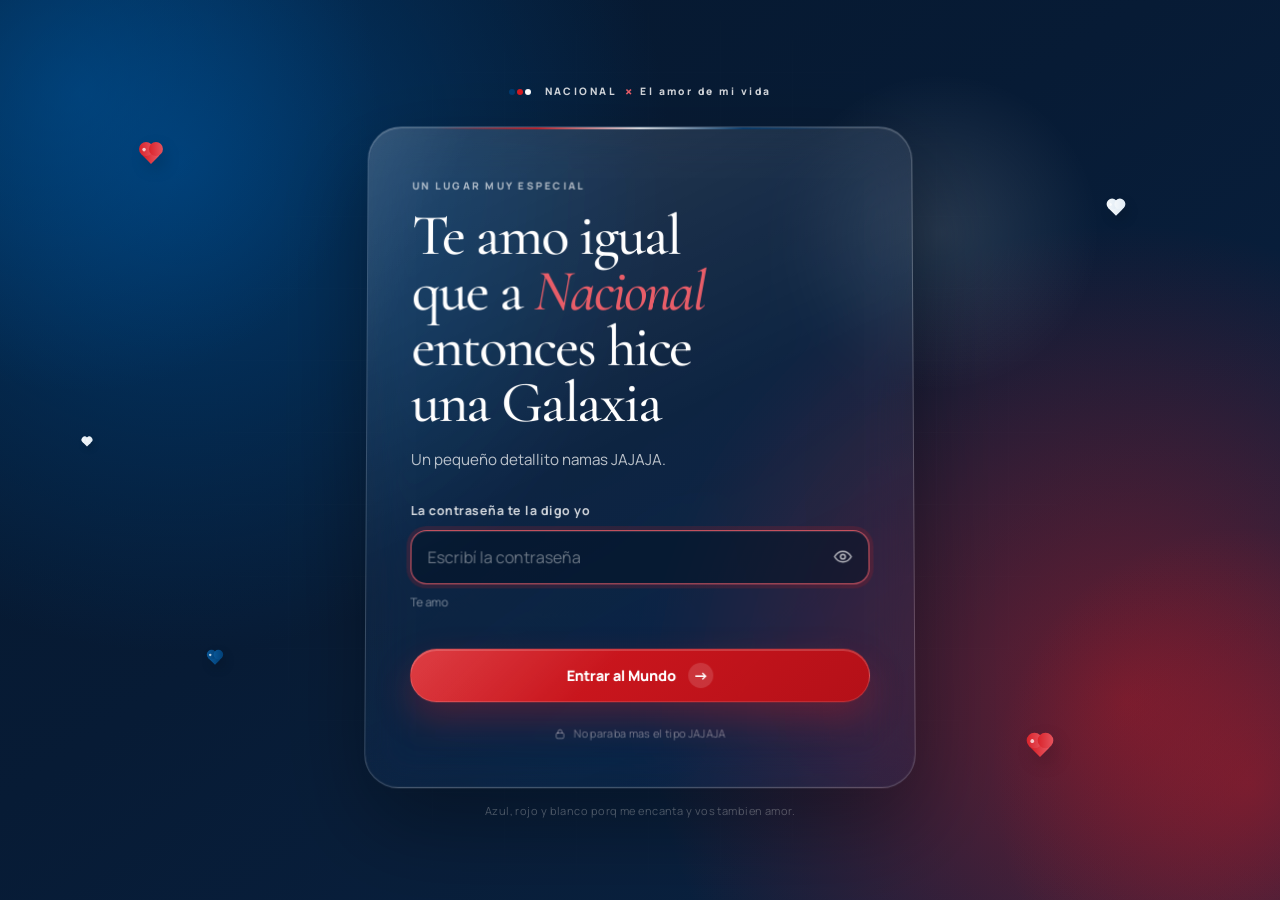
==== commit 3515caa4: "Add files via upload" ====
--- a/index.html
+++ b/index.html
@@ -5,7 +5,7 @@
   <meta name="viewport" content="width=device-width, initial-scale=1, viewport-fit=cover">
   <meta name="theme-color" content="#071B35">
   <meta name="description" content="Un pequeño universo tricolor hecho con amor, exclusivamente para vos.">
-  <title>Nacional te amo · Un lugar para vos</title>
+  <title>TE AMO AMOOOR</title>
 
   <link rel="preconnect" href="https://fonts.googleapis.com">
   <link rel="preconnect" href="https://fonts.gstatic.com" crossorigin>
